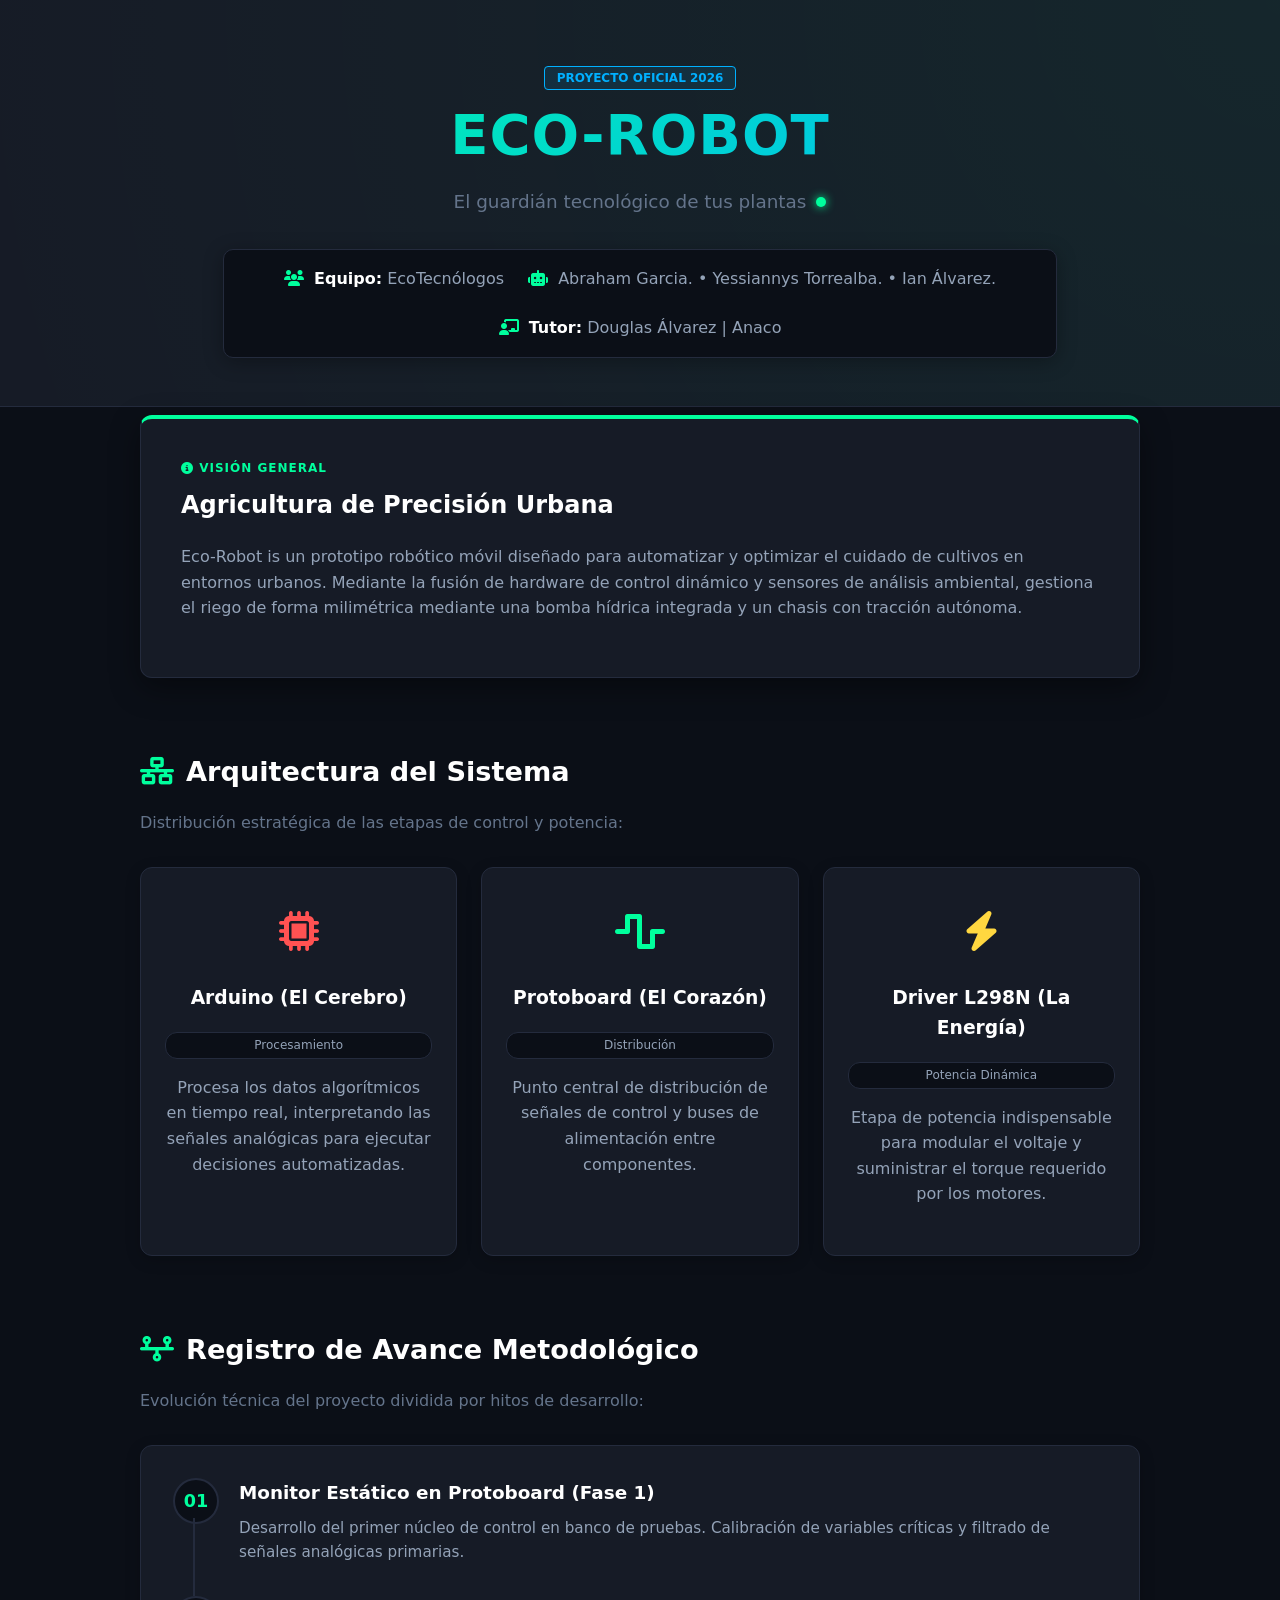
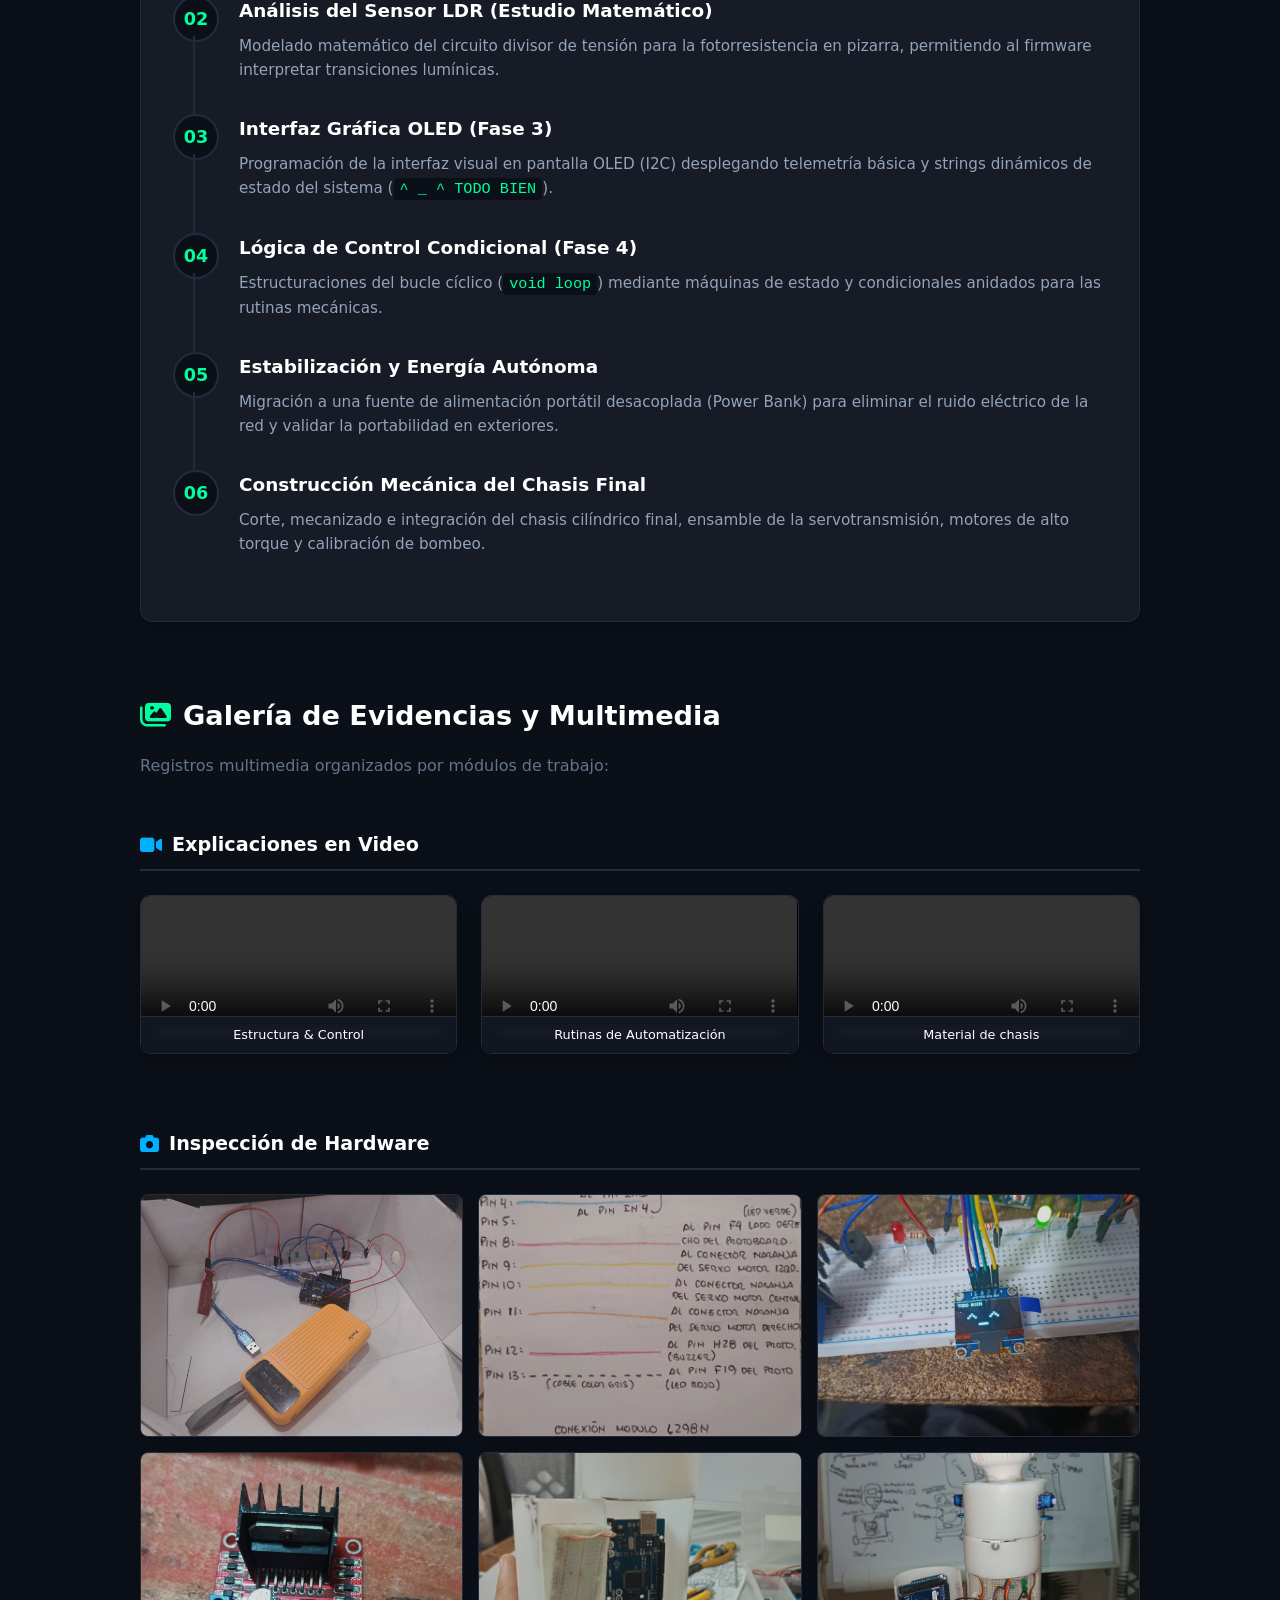
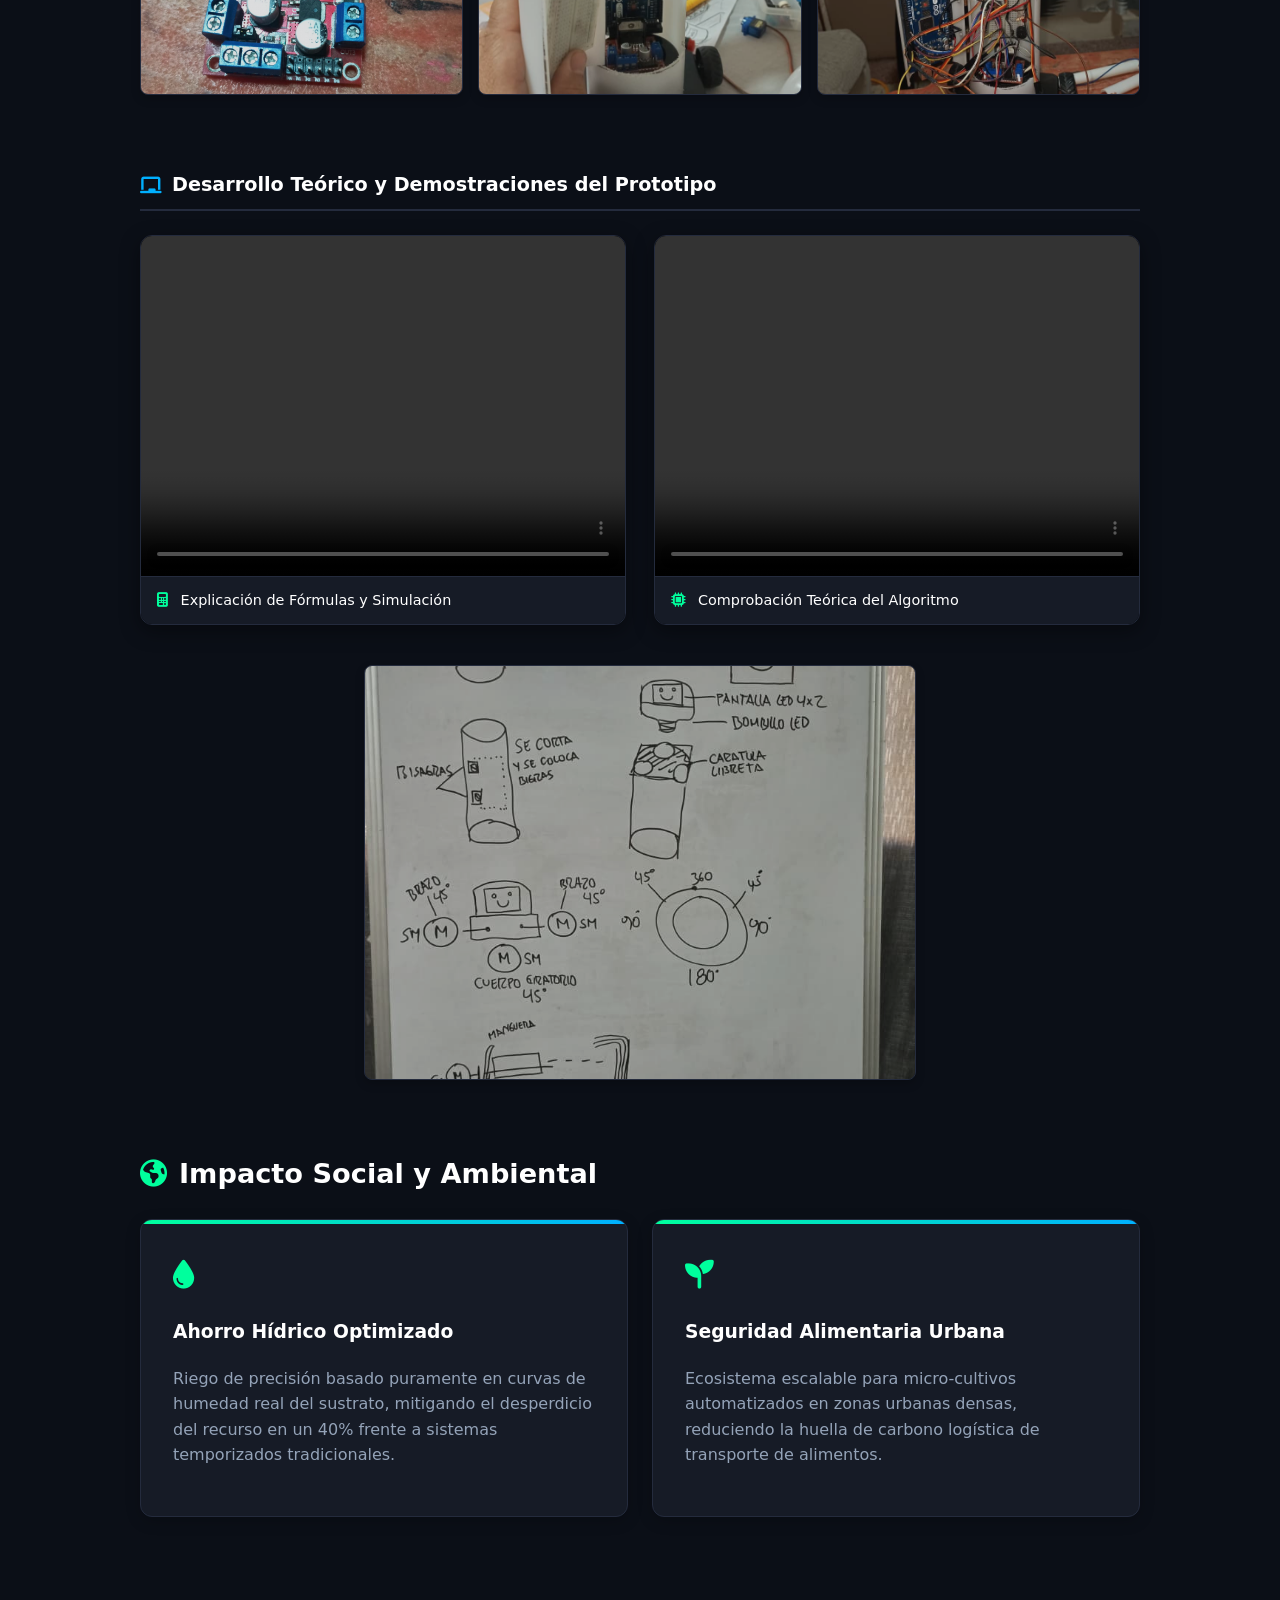
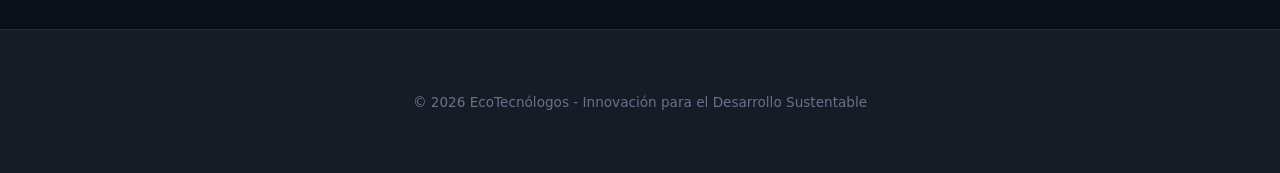
==== index.html @ cbb39863 "Add files via upload" ====
<!DOCTYPE html>
<html lang="es">
<head>
    <meta charset="UTF-8">
    <meta name="viewport" content="width=device-width, initial-scale=1.0">
    <title>Eco-Robot | Olimpiadas de Robótica Creativa 2026</title>
    <link rel="stylesheet" href="estilos.css">
    <!-- Set de íconos moderno -->
    <link rel="stylesheet" href="https://cdnjs.cloudflare.com/ajax/libs/font-awesome/6.4.0/css/all.min.css">
</head>
<body>

    <header>
        <div class="header-content">
            <span class="badge-nano">PROYECTO OFICIAL 2026</span>
            <h1>Eco-Robot</h1>
            <p class="tagline">El guardián tecnológico de tus plantas <span class="pulse-dot"></span></p>
            
            <div class="credits-panel">
                <div class="credit-item"><i class="fa-solid fa-users"></i> <strong>Equipo:</strong> EcoTecnólogos</div>
                <div class="credit-item"><i class="fa-solid fa-robot"></i> Abraham Garcia. • Yessiannys Torrealba. • Ian Álvarez.</div>
                <div class="credit-item"><i class="fa-solid fa-chalkboard-user"></i> <strong>Tutor:</strong> Douglas Álvarez | Anaco</div>
            </div>
        </div>
    </header>

    <div class="container">
        
        <!-- INTRODUCCIÓN -->
        <section class="intro-box">
            <div class="intro-badge"><i class="fa-solid fa-circle-info"></i> VISIÓN GENERAL</div>
            <h2>Agricultura de Precisión Urbana</h2>
            <p>Eco-Robot is un prototipo robótico móvil diseñado para automatizar y optimizar el cuidado de cultivos en entornos urbanos. Mediante la fusión de hardware de control dinámico y sensores de análisis ambiental, gestiona el riego de forma milimétrica mediante una bomba hídrica integrada y un chasis con tracción autónoma.</p>
        </section>

        <!-- ARQUITECTURA -->
        <h2 class="section-title"><i class="fa-solid fa-network-wired"></i> Arquitectura del Sistema</h2>
        <p class="section-subtitle">Distribución estratégica de las etapas de control y potencia:</p>

        <div class="grid-architecture">
            <div class="arch-card">
                <div class="arch-icon icon-brain"><i class="fa-solid fa-microchip"></i></div>
                <h3>Arduino (El Cerebro)</h3>
                <div class="card-tag">Procesamiento</div>
                <p>Procesa los datos algorítmicos en tiempo real, interpretando las señales analógicas para ejecutar decisiones automatizadas.</p>
            </div>
            <div class="arch-card">
                <div class="arch-icon icon-heart"><i class="fa-solid fa-wave-square"></i></div>
                <h3>Protoboard (El Corazón)</h3>
                <div class="card-tag">Distribución</div>
                <p>Punto central de distribución de señales de control y buses de alimentación entre componentes.</p>
            </div>
            <div class="arch-card">
                <div class="arch-icon icon-power"><i class="fa-solid fa-bolt"></i></div>
                <h3>Driver L298N (La Energía)</h3>
                <div class="card-tag">Potencia Dinámica</div>
                <p>Etapa de potencia indispensable para modular el voltaje y suministrar el torque requerido por los motores.</p>
            </div>
        </div>

        <!-- LÍNEA DE TIEMPO LIMPIA -->
        <h2 class="section-title"><i class="fa-solid fa-timeline"></i> Registro de Avance Metodológico</h2>
        <p class="section-subtitle">Evolución técnica del proyecto dividida por hitos de desarrollo:</p>
        
        <div class="timeline-clean">
            <div class="timeline-step">
                <div class="step-number">01</div>
                <div class="step-info">
                    <h3>Monitor Estático en Protoboard (Fase 1)</h3>
                    <p>Desarrollo del primer núcleo de control en banco de pruebas. Calibración de variables críticas y filtrado de señales analógicas primarias.</p>
                </div>
            </div>
            <div class="timeline-step">
                <div class="step-number">02</div>
                <div class="step-info">
                    <h3>Análisis del Sensor LDR (Estudio Matemático)</h3>
                    <p>Modelado matemático del circuito divisor de tensión para la fotorresistencia en pizarra, permitiendo al firmware interpretar transiciones lumínicas.</p>
                </div>
            </div>
            <div class="timeline-step">
                <div class="step-number">03</div>
                <div class="step-info">
                    <h3>Interfaz Gráfica OLED (Fase 3)</h3>
                    <p>Programación de la interfaz visual en pantalla OLED (I2C) desplegando telemetría básica y strings dinámicos de estado del sistema (<code>^ _ ^ TODO BIEN</code>).</p>
                </div>
            </div>
            <div class="timeline-step">
                <div class="step-number">04</div>
                <div class="step-info">
                    <h3>Lógica de Control Condicional (Fase 4)</h3>
                    <p>Estructuraciones del bucle cíclico (<code>void loop</code>) mediante máquinas de estado y condicionales anidados para las rutinas mecánicas.</p>
                </div>
            </div>
            <div class="timeline-step">
                <div class="step-number">05</div>
                <div class="step-info">
                    <h3>Estabilización y Energía Autónoma</h3>
                    <p>Migración a una fuente de alimentación portátil desacoplada (Power Bank) para eliminar el ruido eléctrico de la red y validar la portabilidad en exteriores.</p>
                </div>
            </div>
            <div class="timeline-step">
                <div class="step-number">06</div>
                <div class="step-info">
                    <h3>Construcción Mecánica del Chasis Final</h3>
                    <p>Corte, mecanizado e integración del chasis cilíndrico final, ensamble de la servotransmisión, motores de alto torque y calibración de bombeo.</p>
                </div>
            </div>
        </div>

        <!-- GALERÍA DE EVIDENCIAS Y MULTIMEDIA -->
        <h2 class="section-title"><i class="fa-solid fa-images"></i> Galería de Evidencias y Multimedia</h2>
        <p class="section-subtitle">Registros multimedia organizados por módulos de trabajo:</p>

        <div class="portfolio-gallery">
            
            <!-- Bloque de Videos Generales -->
            <div class="gallery-section">
                <h3><i class="fa-solid fa-video"></i> Explicaciones en Video</h3>
                <div class="video-grid">
                    <div class="media-box">
                        <video src="WhatsApp Video 2026-05-18 at 6.54.21 PM.mp4" controls></video>
                        <span class="media-label">Estructura & Control</span>
                    </div>
                    <div class="media-box">
                        <video src="WhatsApp Video 2026-05-18 at 6.52.00 PM.mp4" controls></video>
                        <span class="media-label">Rutinas de Automatización</span>
                    </div>
                    <div class="media-box">
                        <video src="WhatsApp Video 2026-05-18 at 6.54.24 PM.mp4" controls></video>
                        <span class="media-label">Material de chasis</span>
                    </div>
                </div>
            </div>

            <!-- Bloque de Fotos Generales -->
            <div class="gallery-section">
                <h3><i class="fa-solid fa-camera"></i> Inspección de Hardware</h3>
                <div class="photo-grid">
                    <div class="photo-card">
                        <img src="1.jpeg" alt="Montaje inicial">
                        <div class="photo-info"><h4>Prototipo Inicial</h4><p>Montaje primario</p></div>
                    </div>
                    <div class="photo-card">
                        <img src="pines.jpeg" alt="Estructura del circuito">
                        <div class="photo-info"><h4>Distribución de Buses</h4><p>Cableado de control</p></div>
                    </div>
                    <div class="photo-card">
                        <img src="pantalla.jpeg" alt="Pantalla OLED">
                        <div class="photo-info"><h4>Display OLED</h4><p>Telemetría en tiempo real</p></div>
                    </div>
                    <div class="photo-card">
                        <img src="Alimentacion.jpeg" alt="Circuito autónomo">
                        <div class="photo-info"><h4>Alimentación Portátil</h4><p>Test de desacoplamiento</p></div>
                    </div>
                    <div class="photo-card">
                        <img src="Despiece.jpeg" alt="Componentes chasis">
                        <div class="photo-info"><h4>Despiece Mecánico</h4><p>Estructura del Chasis</p></div>
                    </div>
                    <div class="photo-card">
                        <img src="robo.jpeg" alt="Estructura cilíndrica">
                        <div class="photo-info"><h4>Cuerpo Cilíndrico</h4><p>Ensamble estructural</p></div>
                    </div>
                </div>
            </div>

            <!-- Bloque de Análisis en Pizarra y Demostraciones Avanzadas -->
            <div class="gallery-section">
                <h3><i class="fa-solid fa-chalkboard"></i> Desarrollo Teórico y Demostraciones del Prototipo</h3>
                
                <!-- Videos Teóricos en Paralelo -->
                <div class="video-grid-theory">
                    <div class="media-box-theory">
                        <video controls>
                            <source src="Izquierdo.mp4" type="video/mp4">
                            Tu navegador no soporta videos integrados.
                        </video>
                        <div class="media-label-theory">
                            <i class="fas fa-calculator"></i> Explicación de Fórmulas y Simulación
                        </div>
                    </div>

                    <div class="media-box-theory">
                        <video controls>
                            <source src="Central.mp4" type="video/mp4">
                            Tu navegador no soporta videos integrados.
                        </video>
                        <div class="media-label-theory">
                            <i class="fas fa-microchip"></i> Comprobación Teórica del Algoritmo
                        </div>
                    </div>
                </div>

                <!-- Imagen de la Pizarra Centrada Abajo -->
                <div class="board-grid">
                    <div class="photo-card">
                        <img src="Control.jpeg" alt="PIZARRA">
                        <div class="photo-info">
                            <h4>Cálculos y Ajustes Estructura de Control</h4>
                            <p>Calibración analógica y modelado matemático</p>
                        </div>
                    </div>
                </div>
            </div>

        </div> <!-- Fin de portfolio-gallery -->

        <!-- IMPACTO -->
        <h2 class="section-title"><i class="fa-solid fa-earth-americas"></i> Impacto Social y Ambiental</h2>
        <div class="grid-components">
            <div class="card">
                <div class="card-icon-top"><i class="fa-solid fa-droplet"></i></div>
                <h3>Ahorro Hídrico Optimizado</h3>
                <p>Riego de precisión basado puramente en curvas de humedad real del sustrato, mitigando el desperdicio del recurso en un 40% frente a sistemas temporizados tradicionales.</p>
            </div>
            <div class="card">
                <div class="card-icon-top"><i class="fa-solid fa-seedling"></i></div>
                <h3>Seguridad Alimentaria Urbana</h3>
                <p>Ecosistema escalable para micro-cultivos automatizados en zonas urbanas densas, reduciendo la huella de carbono logística de transporte de alimentos.</p>
            </div>
        </div>

    </div>

    <footer>
        <p>© 2026 EcoTecnólogos - Innovación para el Desarrollo Sustentable</p>
    </footer>

</body>
</html>
---- estilos.css ----
/* --- Variables de Paleta Dark Tech (Negro y Verde) --- */
:root {
    --bg-main: #0b0f17;             /* Negro profundo de fondo general */
    --bg-card: #161b26;             /* Gris grafito oscuro para las tarjetas y paneles */
    --primary-green: #00ff9d;       /* Verde menta/neón eléctrico de alto contraste */
    --accent-light-green: #00df89;  /* Verde intermedio para degradados y pulso */
    --primary-blue: #00b0ff;        /* Azul eléctrico para el toque de hardware */
    --border-color: #242b3d;        /* Gris oscuro para bordes limpios en modo oscuro */
    --text-main: #94a3b8;           /* Gris claro/plateado para lectura cómoda */
    --text-bright: #ffffff;         /* Blanco puro para títulos y resaltar información */
    --text-dim: #64748b;            /* Gris apagado para datos secundarios */
}

body {
    font-family: 'Segoe UI', system-ui, sans-serif;
    line-height: 1.6;
    margin: 0; padding: 0;
    background-color: var(--bg-main) !important; /* Fuerza el fondo negro profundo */
    color: var(--text-main);
}

.container {
    max-width: 1000px;
    margin: 0 auto;
    padding: 2rem 1.5rem;
}

/* --- Encabezado Oscuro --- */
header {
    background: radial-gradient(circle at top right, rgba(0, 255, 157, 0.05), transparent), var(--bg-card);
    border-bottom: 1px solid var(--border-color);
    padding: 4rem 1rem 3rem 1rem;
    text-align: center;
}

header h1 {
    margin: 0; font-size: 3.5rem; font-weight: 800;
    background: linear-gradient(135deg, var(--primary-green), var(--primary-blue));
    -webkit-background-clip: text; -webkit-text-fill-color: transparent;
    text-transform: uppercase;
    letter-spacing: 1px;
}

.tagline {
    font-size: 1.15rem; color: var(--text-dim);
    margin: 0.5rem 0 2rem 0;
    display: flex; align-items: center; justify-content: center; gap: 10px;
}

.pulse-dot {
    width: 10px; height: 10px; background-color: var(--primary-green);
    border-radius: 50%; box-shadow: 0 0 10px var(--primary-green);
    animation: pulse 2s infinite;
}
@keyframes pulse {
    0%, 100% { transform: scale(0.95); opacity: 0.6; box-shadow: 0 0 8px var(--primary-green); }
    50% { transform: scale(1.2) ; opacity: 1; box-shadow: 0 0 16px var(--primary-green); }
}

.badge-nano {
    background: rgba(0, 176, 255, 0.1); border: 1px solid var(--primary-blue);
    color: var(--primary-blue); padding: 4px 12px; font-size: 0.75rem; font-weight: bold; border-radius: 4px;
}

.credits-panel {
    display: flex; flex-wrap: wrap; justify-content: center; gap: 1.5rem;
    max-width: 800px; margin: 0 auto; background: var(--bg-main);
    padding: 1rem; border-radius: 10px; border: 1px solid var(--border-color);
    box-shadow: 0 4px 20px rgba(0, 0, 0, 0.3);
}

.credit-item { color: var(--text-main); }
.credit-item strong { color: var(--text-bright); }
.credit-item i { color: var(--primary-green); margin-right: 5px; }

/* --- Panel de Introducción --- */
.intro-box {
    background: var(--bg-card); padding: 2.5rem; border-radius: 12px;
    border: 1px solid var(--border-color); border-top: 4px solid var(--primary-green);
    margin: -1.5rem auto 4rem auto; box-shadow: 0 10px 30px rgba(0, 0, 0, 0.4);
}

.intro-badge { font-size: 0.75rem; color: var(--primary-green); font-weight: bold; margin-bottom: 0.5rem; letter-spacing: 1px; }
.intro-box h2 { color: var(--text-bright); margin-top: 0; }
.intro-box p { color: var(--text-main); }

/* --- Títulos de Sección --- */
.section-title { color: var(--text-bright); font-size: 1.7rem; margin-top: 4.5rem; margin-bottom: 0.5rem; display: flex; align-items: center; gap: 12px; }
.section-title i { color: var(--primary-green); }
.section-subtitle { margin-bottom: 2rem; color: var(--text-dim); font-size: 1rem; }

/* --- Grid de Arquitectura Interactiva --- */
.grid-architecture { display: grid; grid-template-columns: repeat(auto-fit, minmax(280px, 1fr)); gap: 1.5rem; margin-bottom: 4rem; }

.arch-card { 
    background: var(--bg-card); padding: 2rem 1.5rem; border-radius: 12px; 
    text-align: center; border: 1px solid var(--border-color); 
    box-shadow: 0 4px 15px rgba(0, 0, 0, 0.2);
    transition: all 0.3s ease;
}

.arch-card h3 { color: var(--text-bright); }
.arch-card p { color: var(--text-main); }

/* Hover: Eleva la tarjeta e ilumina el borde con el verde neón */
.arch-card:hover {
    transform: translateY(-5px);
    box-shadow: 0 12px 25px rgba(0, 255, 157, 0.08);
    border-color: var(--primary-green);
}

.arch-icon { font-size: 2.5rem; margin-bottom: 1rem; transition: transform 0.3s ease; }
.arch-card:hover .arch-icon { transform: scale(1.1); }

.icon-brain { color: #ff5252; } 
.icon-heart { color: var(--primary-green); } 
.icon-power { color: #ffd740; }

.card-tag { font-size: 0.75rem; background: var(--bg-main); padding: 3px 12px; border-radius: 12px; color: var(--text-main); margin-bottom: 0.8rem; font-weight: 500; border: 1px solid var(--border-color); }

/* --- Línea de Tiempo Limpia --- */
.timeline-clean {
    background: var(--bg-card); border: 1px solid var(--border-color);
    border-radius: 12px; padding: 2rem; box-shadow: 0 4px 15px rgba(0,0,0,0.2);
}
.timeline-step { display: flex; gap: 20px; padding-bottom: 2rem; position: relative; }
.timeline-step:not(:last-child)::after {
    content: ''; position: absolute; top: 40px; left: 20px; bottom: 0; width: 2px; background-color: var(--border-color);
}
.step-number {
    background: var(--bg-main); color: var(--primary-green); font-weight: bold; font-size: 1.1rem;
    width: 42px; height: 42px; border-radius: 50%; display: flex; align-items: center; justify-content: center;
    flex-shrink: 0; border: 2px solid var(--border-color); transition: all 0.3s ease;
}
/* Efecto al pasar el cursor sobre la fila */
.timeline-step:hover .step-number {
    background: var(--primary-green); color: var(--bg-main); border-color: var(--primary-green);
    box-shadow: 0 0 10px var(--primary-green);
}
.step-info h3 { margin: 0 0 0.5rem 0; font-size: 1.15rem; color: var(--text-bright); }
.step-info p { margin: 0; color: var(--text-main); font-size: 0.95rem; }
.step-info code { background: var(--bg-main); color: var(--primary-green); padding: 2px 6px; border-radius: 4px; font-family: monospace; }

/* --- Portafolio de Imágenes en Modo Oscuro --- */
.portfolio-gallery { display: flex; flex-direction: column; gap: 3.5rem; margin-top: 2rem; }
.gallery-section h3 {
    font-size: 1.2rem; color: var(--text-bright); border-bottom: 2px solid var(--border-color); padding-bottom: 8px; margin-bottom: 1.5rem; display: flex; align-items: center; gap: 10px;
}
.gallery-section h3 i { color: var(--primary-blue); }

/* Rejilla de Videos */
.video-grid { display: grid; grid-template-columns: repeat(auto-fit, minmax(280px, 1fr)); gap: 1.5rem; }
.media-box {
    background: #000; border-radius: 10px; overflow: hidden; position: relative; 
    border: 1px solid var(--border-color); box-shadow: 0 4px 15px rgba(0,0,0,0.3);
    transition: all 0.3s ease;
}
.media-box:hover {
    transform: translateY(-4px);
    box-shadow: 0 12px 25px rgba(0,0,0,0.5);
    border-color: var(--primary-blue);
}
.media-box video { width: 100%; display: block; max-height: 240px; object-fit: cover; }
.media-label {
    position: absolute; bottom: 0; left: 0; right: 0; background: rgba(22, 27, 38, 0.85); color: var(--text-bright); padding: 8px 12px; font-size: 0.8rem; text-align: center; backdrop-filter: blur(4px); border-top: 1px solid var(--border-color);
}

/* Rejillas de Fotos */
.photo-grid { display: grid; grid-template-columns: repeat(3, 1fr); gap: 15px; }
.board-grid { display: grid; grid-template-columns: repeat(3, 1fr); gap: 15px; }

.photo-card {
    background: var(--bg-card); border-radius: 8px; overflow: hidden; 
    border: 1px solid var(--border-color); position: relative; 
    aspect-ratio: 4 / 3; box-shadow: 0 4px 10px rgba(0,0,0,0.2);
    transition: all 0.3s ease;
}
/* Hover Fotos: Iluminación neón azulada en las fotos */
.photo-card:hover {
    transform: translateY(-5px);
    box-shadow: 0 12px 22px rgba(0, 176, 255, 0.15);
    border-color: var(--primary-blue);
}
.photo-card img { width: 100%; height: 100%; object-fit: cover; display: block; transition: transform 0.4s ease; opacity: 0.85; /* Un poco opacas por defecto para encajar con el modo oscuro */ }
.photo-card:hover img { transform: scale(1.06); opacity: 1; /* Ilumina al 100% al pasar el mouse */ }

.photo-info {
    position: absolute; bottom: 0; left: 0; right: 0; 
    background: linear-gradient(transparent, rgba(11, 15, 23, 0.95)); color: #fff; 
    padding: 30px 12px 12px 12px; opacity: 0; transition: opacity 0.3s ease;
}
.photo-card:hover .photo-info { opacity: 1; }
.photo-info h4 { margin: 0; font-size: 0.9rem; font-weight: 600; color: var(--text-bright); }
.photo-info p { margin: 2px 0 0 0; font-size: 0.75rem; color: var(--primary-green); /* Subtítulos de las fotos en verde neón */ }

/* --- Tarjetas de Impacto --- */
.grid-components { display: grid; grid-template-columns: repeat(auto-fit, minmax(280px, 1fr)); gap: 1.5rem; margin-top: 1.5rem; }
.card { 
    background: var(--bg-card); padding: 2rem; border-radius: 12px; 
    border: 1px solid var(--border-color); position: relative; overflow: hidden;
    box-shadow: 0 4px 15px rgba(0,0,0,0.2);
    transition: all 0.3s ease;
}
.card h3 { color: var(--text-bright); }
.card p { color: var(--text-main); }
.card::before { content: ''; position: absolute; top: 0; left: 0; width: 100%; height: 4px; background: linear-gradient(90deg, var(--primary-green), var(--primary-blue)); }

.card:hover {
    transform: translateY(-5px);
    box-shadow: 0 12px 24px rgba(0, 255, 157, 0.08);
    border-color: rgba(0, 255, 157, 0.2);
}
.card-icon-top { font-size: 1.8rem; color: var(--primary-green); margin-bottom: 0.5rem; transition: transform 0.3s ease; }
.card:hover .card-icon-top { transform: rotate(10deg) scale(1.1); }

/* --- Footer Oscuro --- */
footer { text-align: center; padding: 3rem 1rem; margin-top: 5rem; border-top: 1px solid var(--border-color); background-color: var(--bg-card); color: var(--text-dim); font-size: 0.85rem; }

/* --- Responsive --- */
@media screen and (max-width: 900px) {
    .photo-grid { grid-template-columns: repeat(2, 1fr); }
}
@media screen and (max-width: 600px) {
    header h1 { font-size: 2.3rem; }
    .photo-grid, .board-grid { grid-template-columns: 1fr; }
    .photo-card { aspect-ratio: 16 / 9; }
    .timeline-clean { padding: 1.2rem; }
}
/* --- Videos para la Sección de Desarrollo Teórico (Versión B: Dos Columnas Grandes) --- */
/* --- Videos para la Sección de Desarrollo Teórico --- */
/* --- Videos para la Sección de Desarrollo Teórico (Versión B Unificada) --- */
/* --- Videos para la Sección de Desarrollo Teórico (Versión B Unificada) --- */
.video-grid-theory {
    display: grid;
    /* Ajusta dinámicamente a dos columnas grandes en PC o una sola en pantallas pequeñas */
    grid-template-columns: repeat(auto-fit, minmax(380px, 1fr)); 
    gap: 1.8rem;
    margin: 1.5rem 0 2.5rem 0; /* Margen para separarse limpiamente de la foto inferior */
    width: 100%;
}

.media-box-theory {
    background: #000000;
    border-radius: 12px;
    overflow: hidden;
    position: relative; 
    border: 1px solid var(--border-color);
    box-shadow: 0 6px 20px rgba(0, 0, 0, 0.4);
    transition: all 0.3s ease;
    display: flex;
    flex-direction: column; /* Alineación vertical perfecta del reproductor y el texto */
}

/* Efecto Hover: Elevación e iluminación verde neón en los bordes */
.media-box-theory:hover {
    transform: translateY(-5px);
    box-shadow: 0 15px 30px rgba(0, 255, 157, 0.18);
    border-color: var(--primary-green);
}

.media-box-theory video {
    width: 100%;
    display: block;
    height: 340px;          /* Mantiene la altura imponente que querías */
    object-fit: contain;    /* Clave: Evita cortes en fórmulas, textos o simulaciones */
    background-color: #000000;
}

.media-label-theory {
    position: relative;     /* Cambiado a relativo para que se posicione ABAJO del video sin tapar controles */
    background: var(--bg-card);
    color: var(--text-bright);
    padding: 12px 16px;
    font-size: 0.9rem;
    text-align: left;
    border-top: 1px solid var(--border-color);
    font-weight: 500;
}

.media-label-theory i {
    color: var(--primary-green);
    margin-right: 8px;
}

/* --- Ajuste de Rejilla para la Pizarra Teórica --- */
.board-grid {
   display: flex;
    justify-content: center; /* Centra la tarjeta de la foto horizontalmente */
    margin-top: 2rem;
    width: 100%;
}
.board-grid .photo-card {
    width: 100%;
    max-width: 550px;       /* Tamaño ideal para que combine con el ancho de los videos */
    height: auto;           /* Permite que la altura se adapte a la imagen real */
    aspect-ratio: 4 / 3;    /* Mantiene la hermosa proporción de pizarra escolar */
}
/* Ajuste de adaptabilidad para pantallas o laptops medianas */
@media screen and (max-width: 950px) {
    .video-grid-theory {
        grid-template-columns: 1fr; /* Si el espacio se reduce, se apilan verticalmente sin romperse */
    }
}
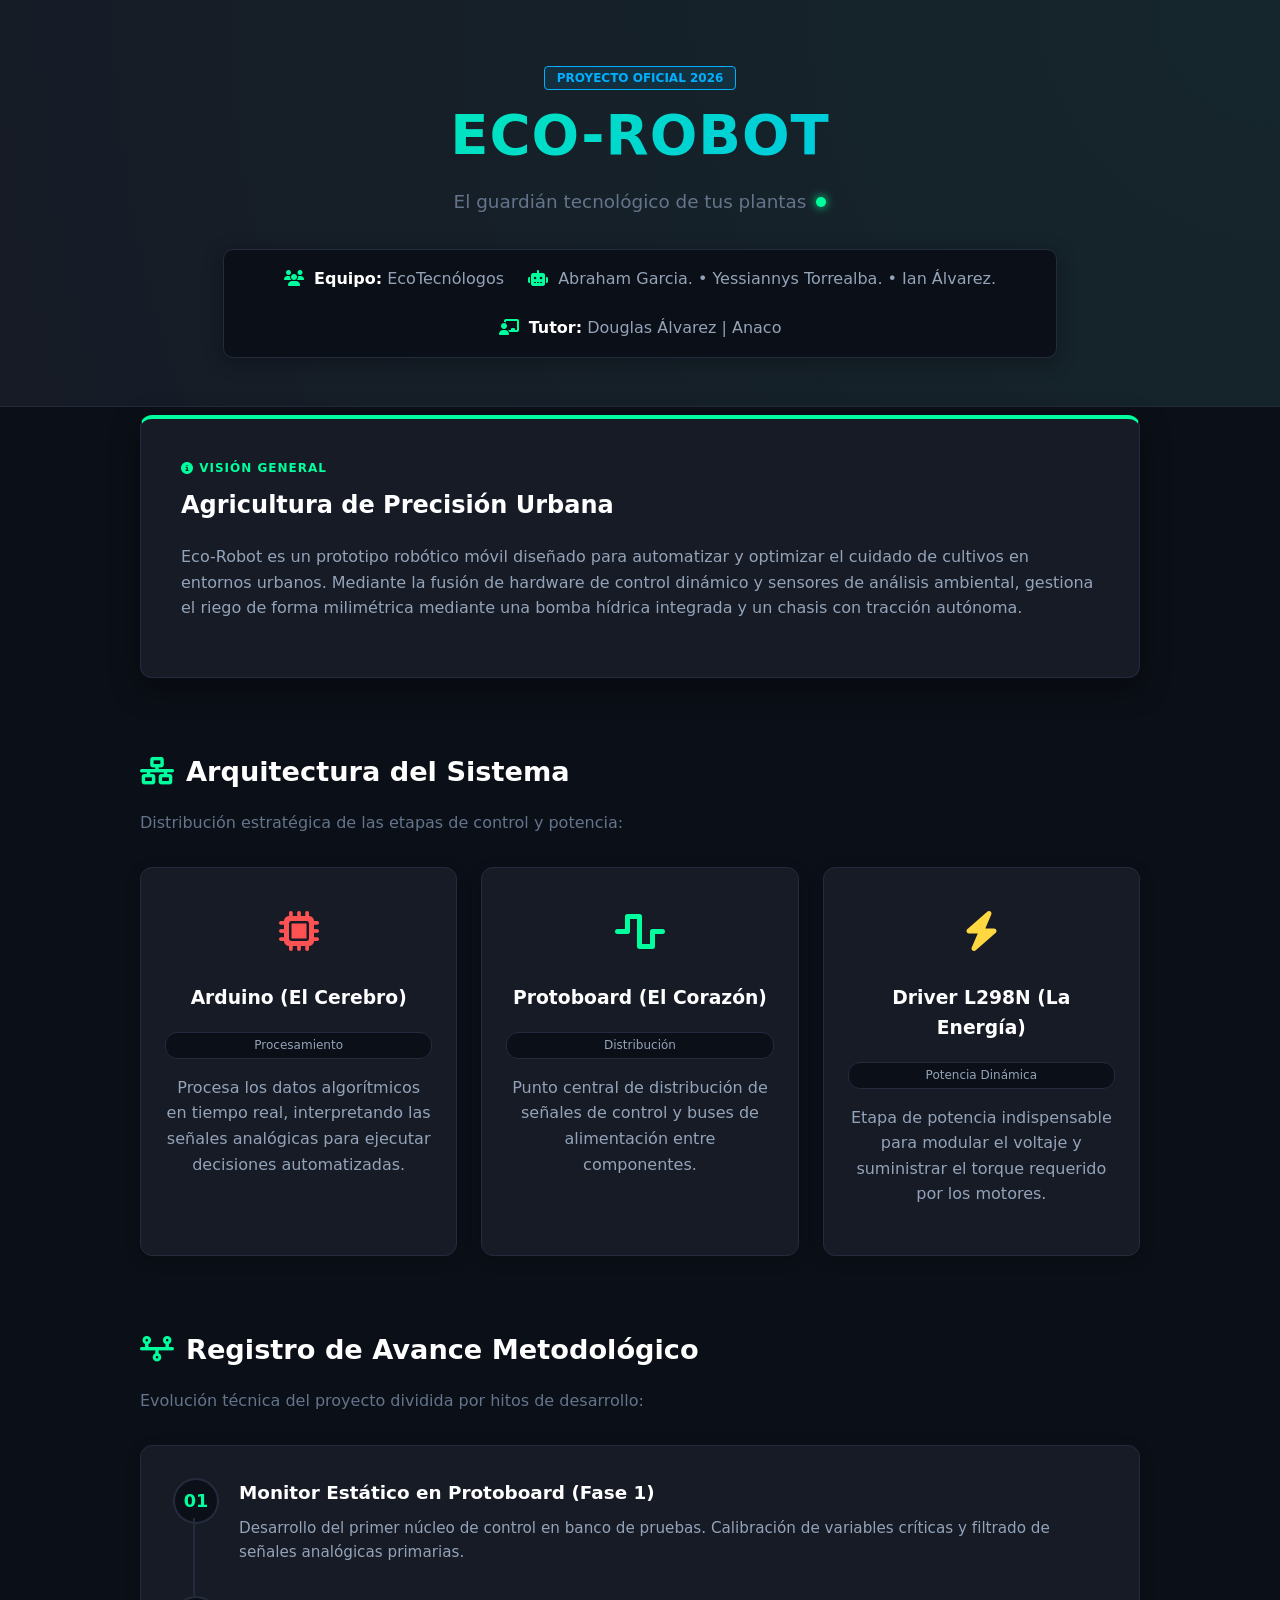
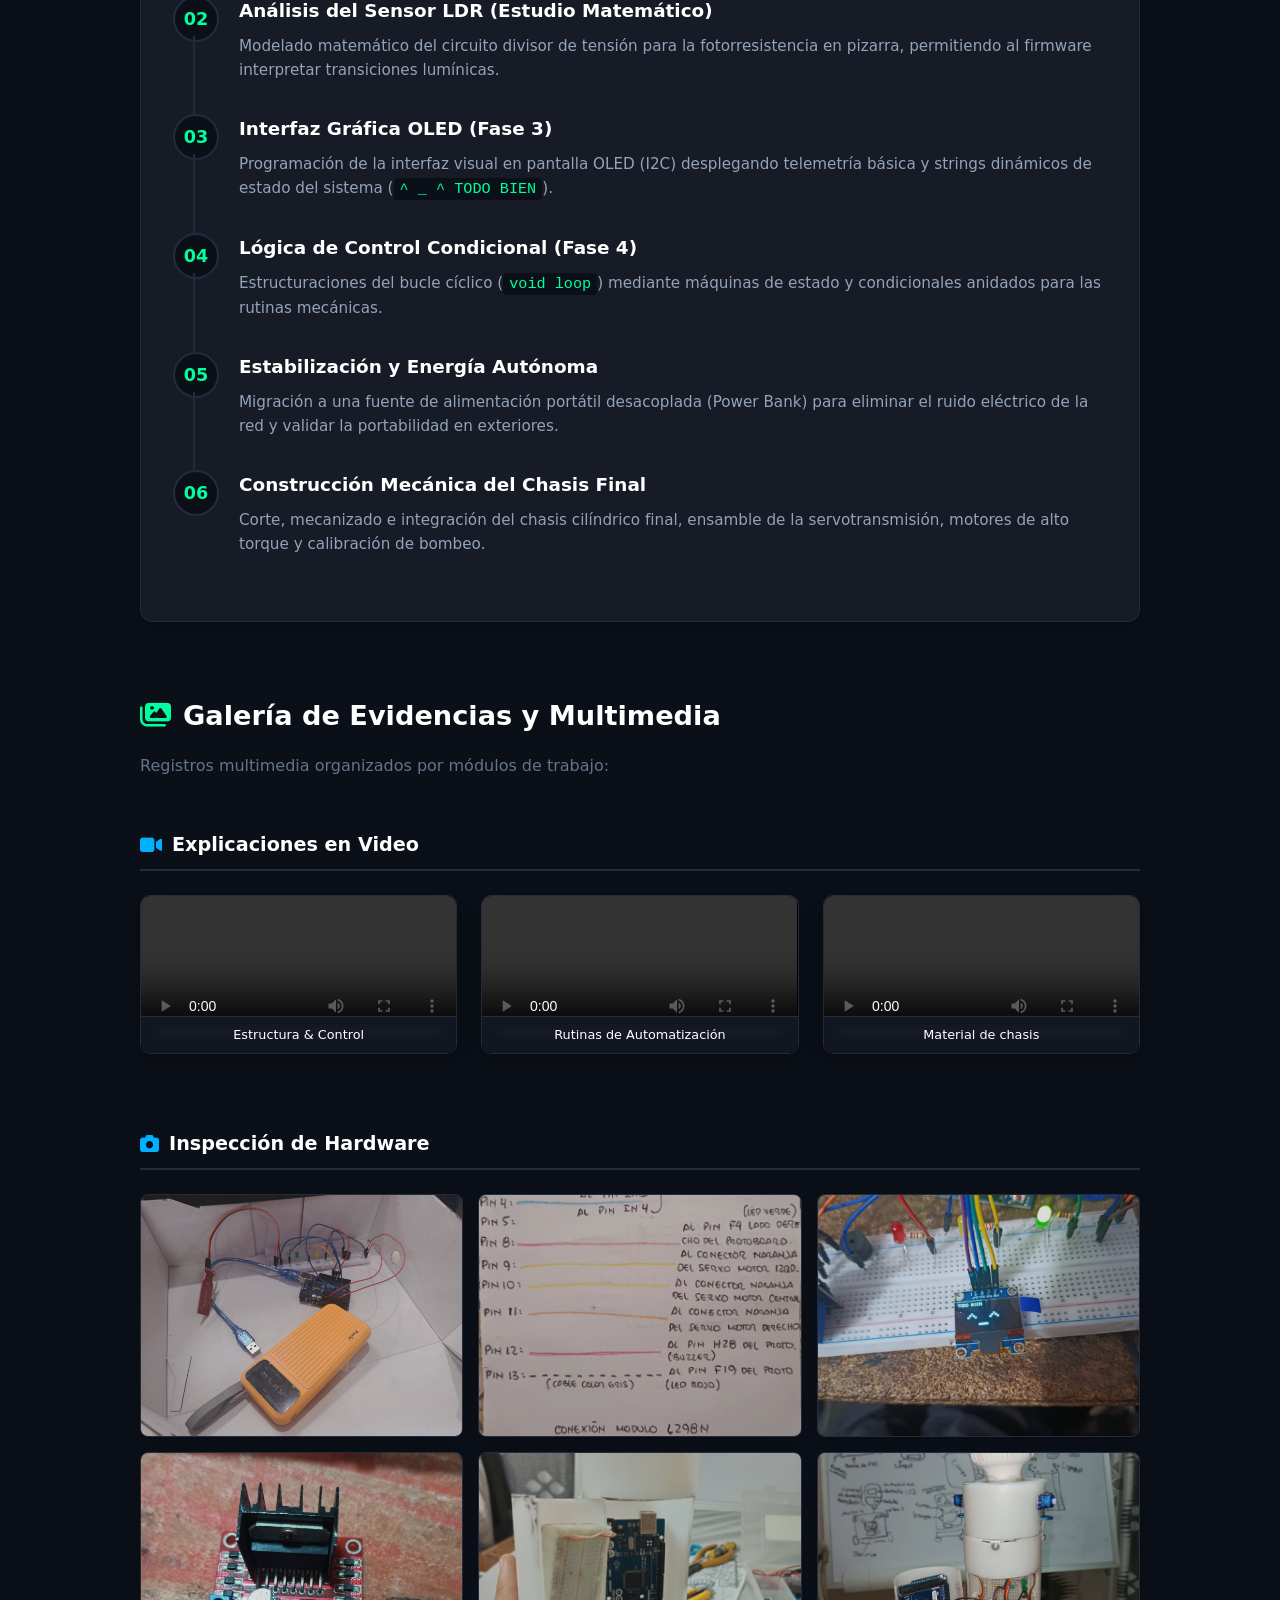
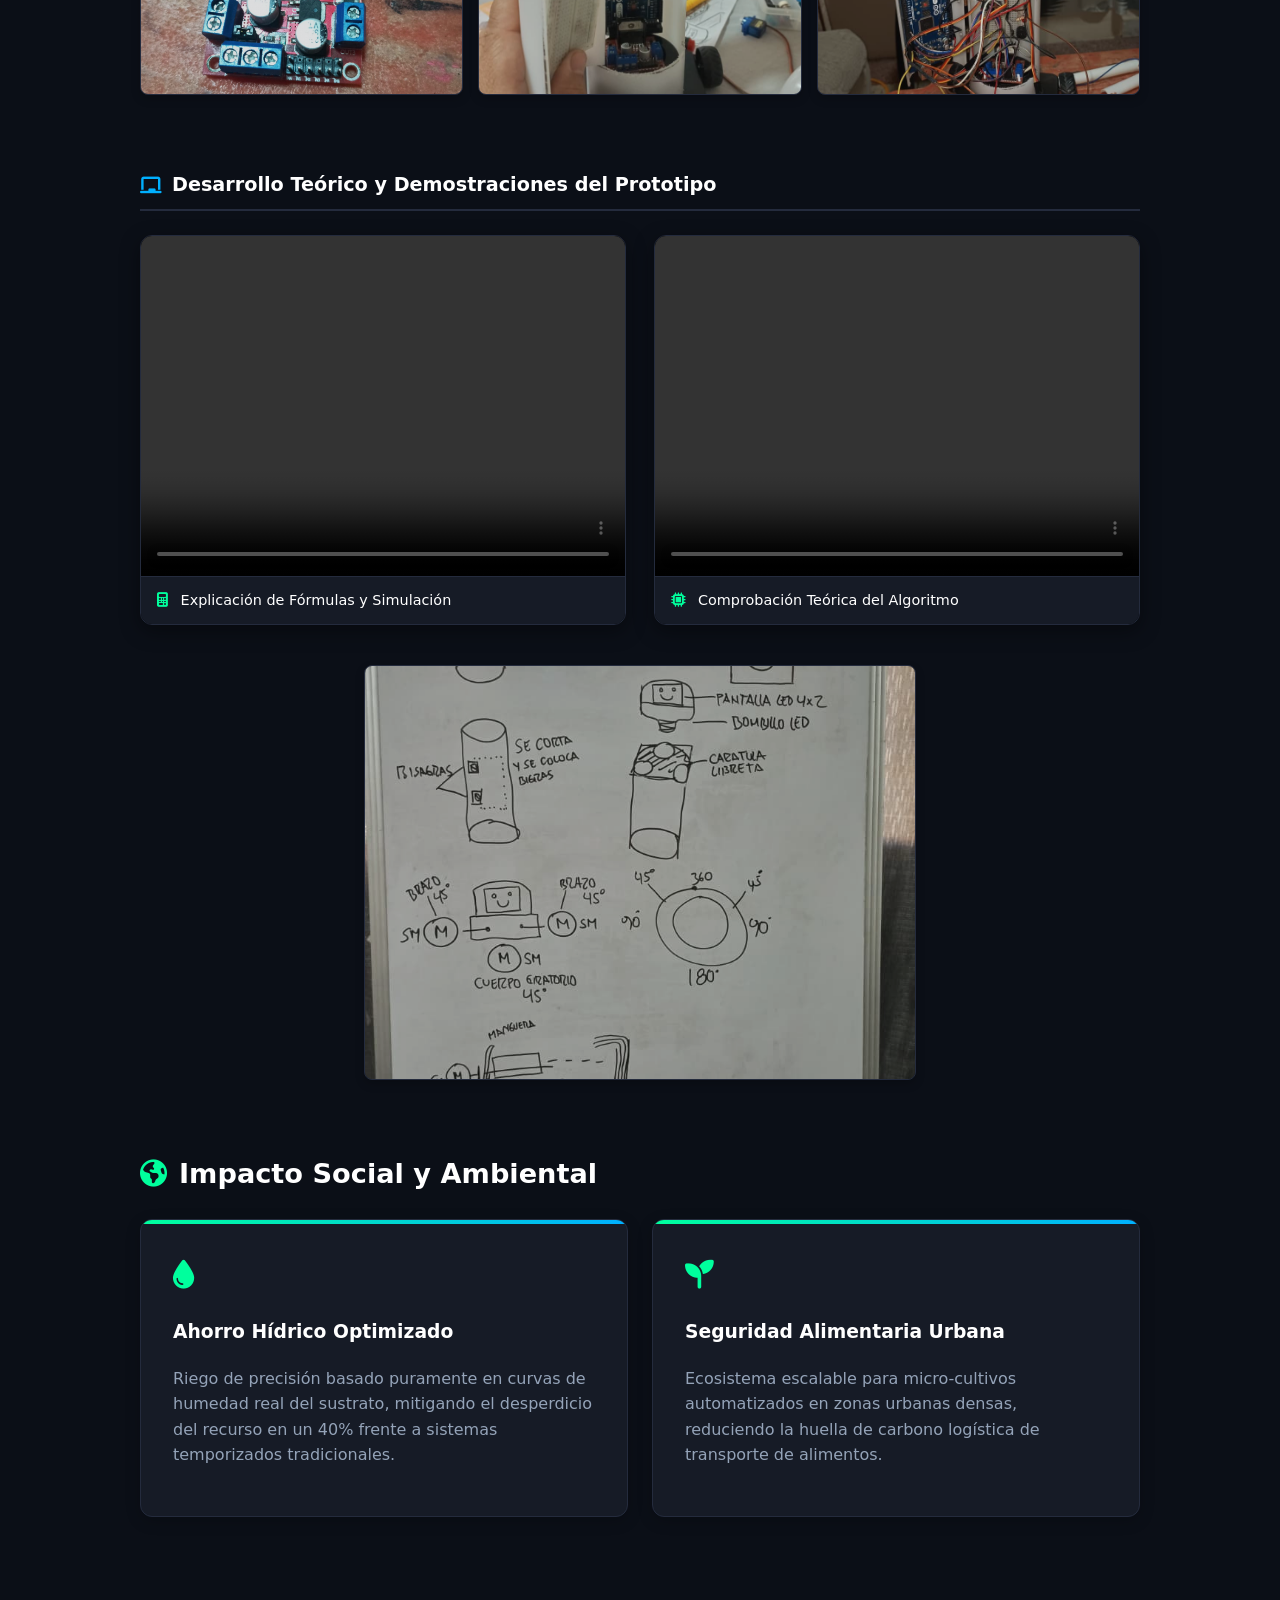
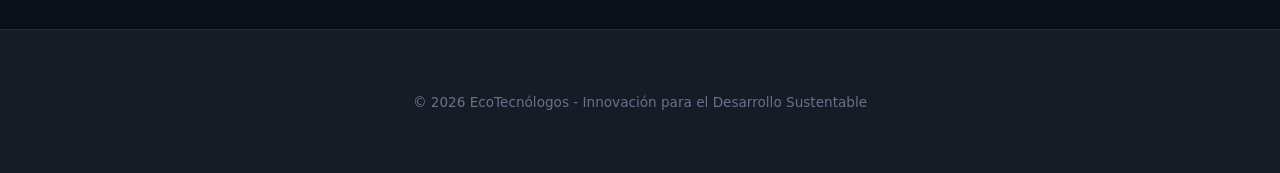
==== commit ac90bb77: "Update index.html" ====
--- a/index.html
+++ b/index.html
@@ -30,7 +30,7 @@
         <section class="intro-box">
             <div class="intro-badge"><i class="fa-solid fa-circle-info"></i> VISIÓN GENERAL</div>
             <h2>Agricultura de Precisión Urbana</h2>
-            <p>Eco-Robot is un prototipo robótico móvil diseñado para automatizar y optimizar el cuidado de cultivos en entornos urbanos. Mediante la fusión de hardware de control dinámico y sensores de análisis ambiental, gestiona el riego de forma milimétrica mediante una bomba hídrica integrada y un chasis con tracción autónoma.</p>
+            <p>Eco-Robot es un prototipo robótico móvil diseñado para automatizar y optimizar el cuidado de cultivos en entornos urbanos. Mediante la fusión de hardware de control dinámico y sensores de análisis ambiental, gestiona el riego de forma milimétrica mediante una bomba hídrica integrada y un chasis con tracción autónoma.</p>
         </section>
 
         <!-- ARQUITECTURA -->
@@ -226,4 +226,4 @@
     </footer>
 
 </body>
-</html>+</html>
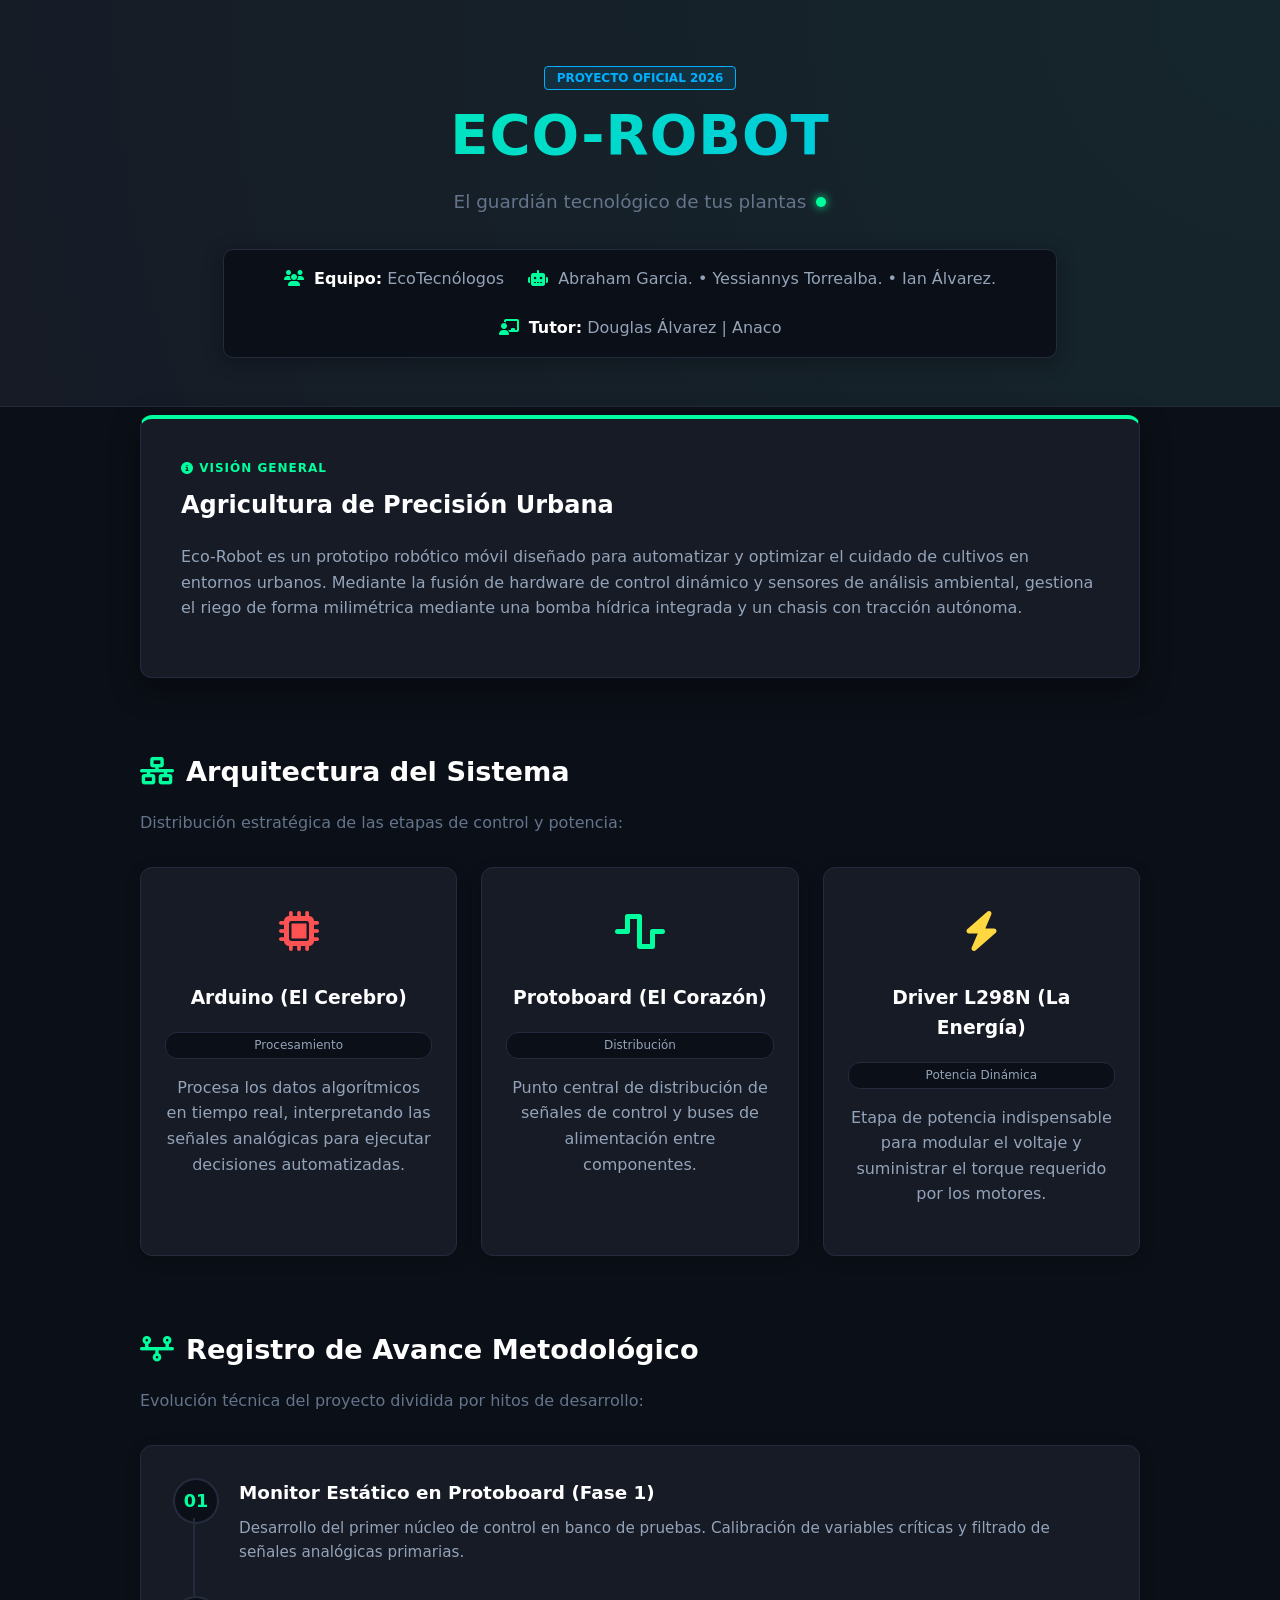
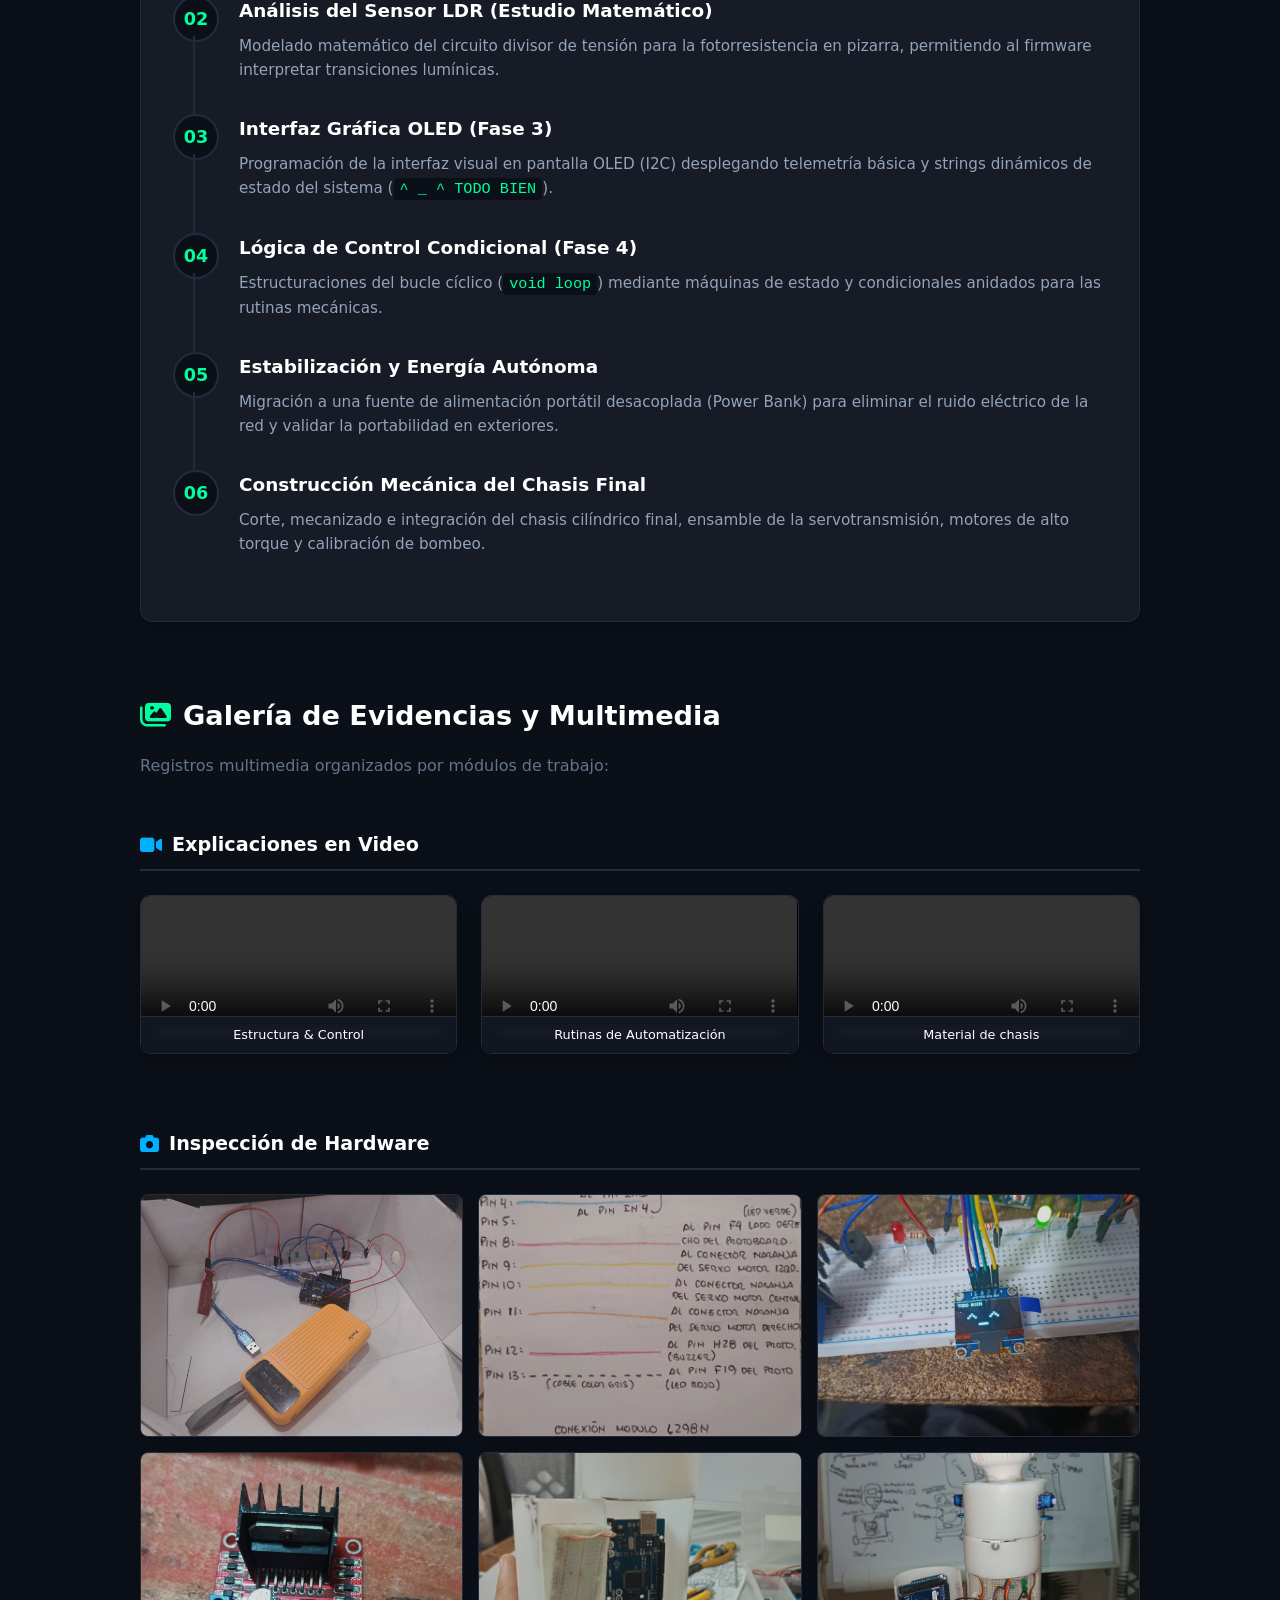
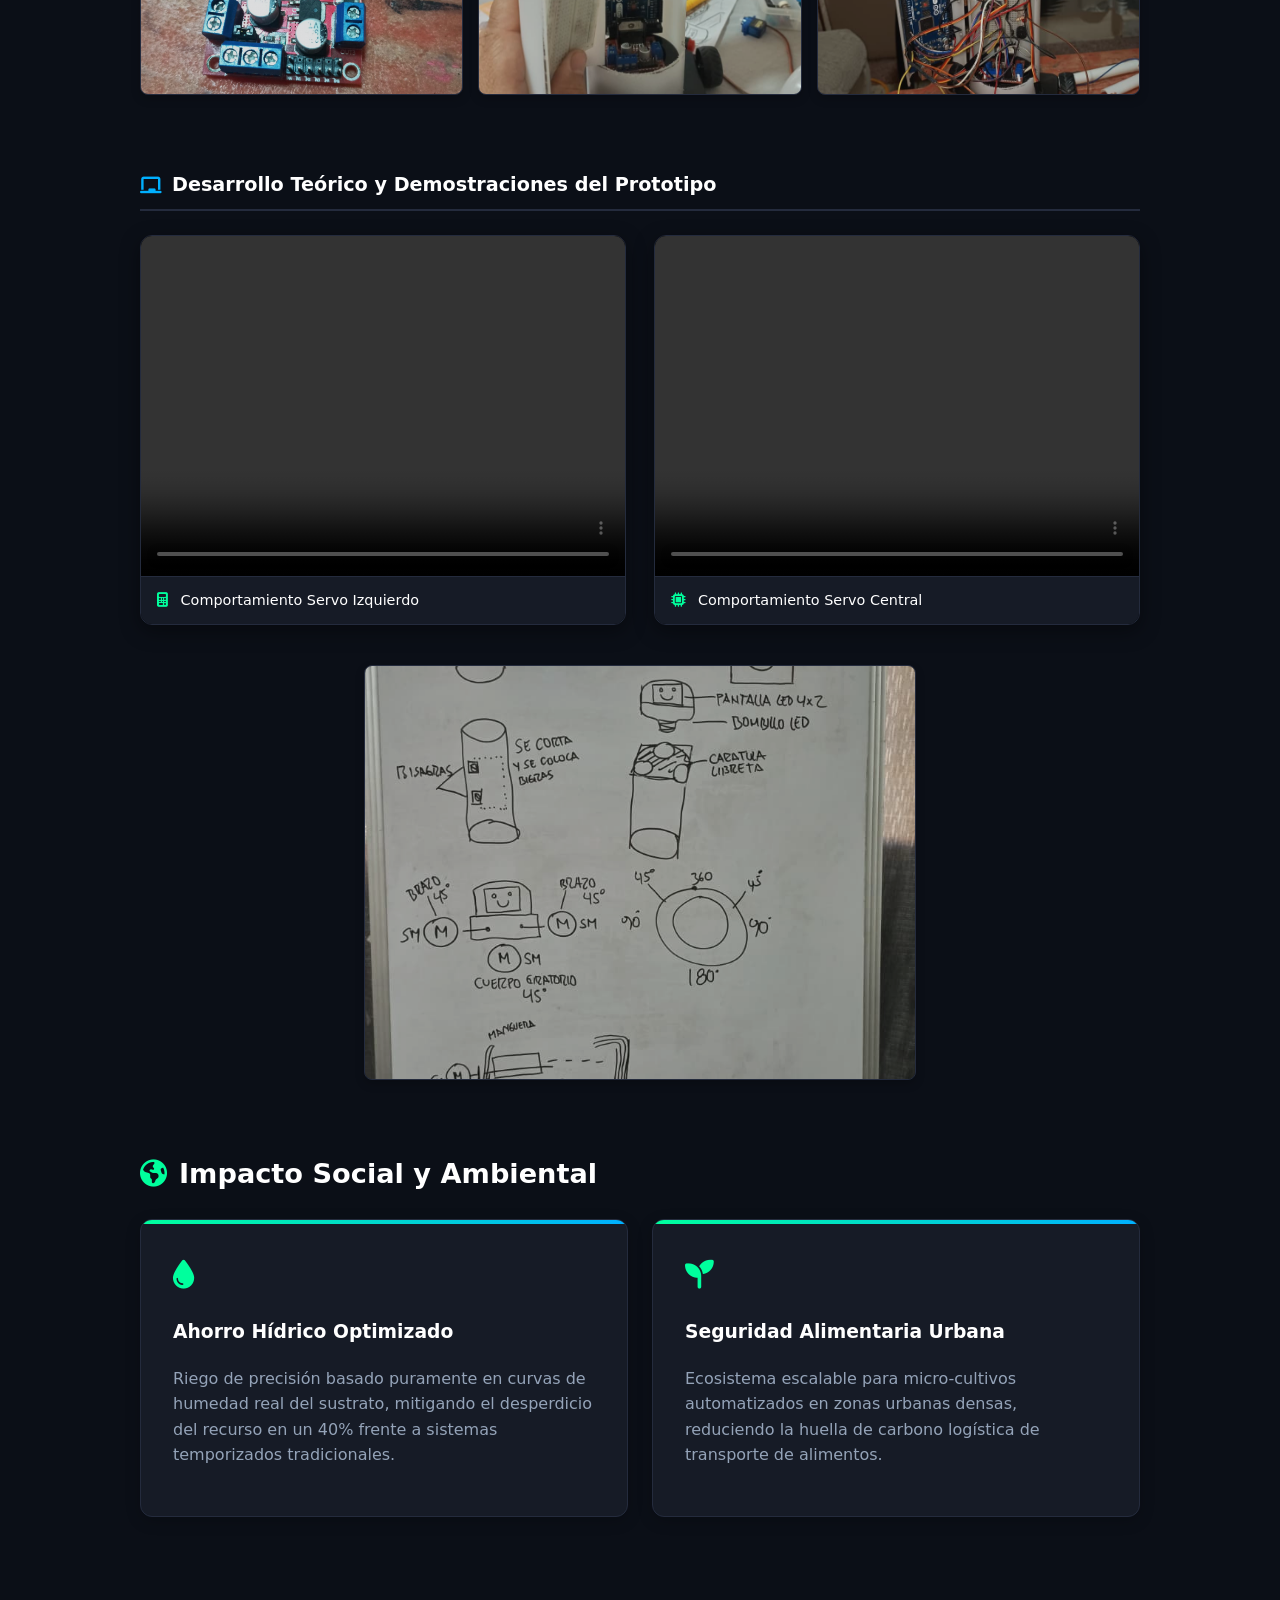
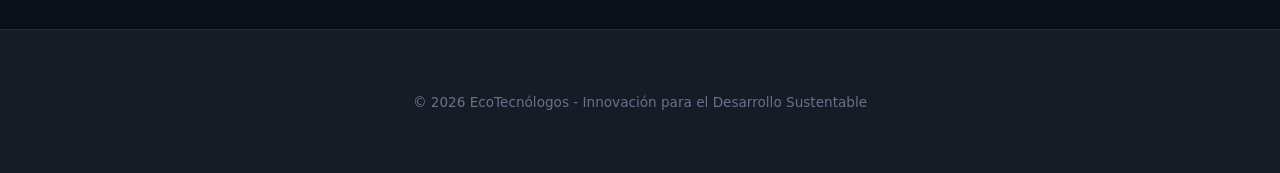
==== commit 7905477a: "Update media labels for servo behavior descriptions" ====
--- a/index.html
+++ b/index.html
@@ -175,7 +175,7 @@
                             Tu navegador no soporta videos integrados.
                         </video>
                         <div class="media-label-theory">
-                            <i class="fas fa-calculator"></i> Explicación de Fórmulas y Simulación
+                            <i class="fas fa-calculator"></i> Comportamiento Servo Izquierdo
                         </div>
                     </div>
 
@@ -185,7 +185,7 @@
                             Tu navegador no soporta videos integrados.
                         </video>
                         <div class="media-label-theory">
-                            <i class="fas fa-microchip"></i> Comprobación Teórica del Algoritmo
+                            <i class="fas fa-microchip"></i> Comportamiento Servo Central
                         </div>
                     </div>
                 </div>
